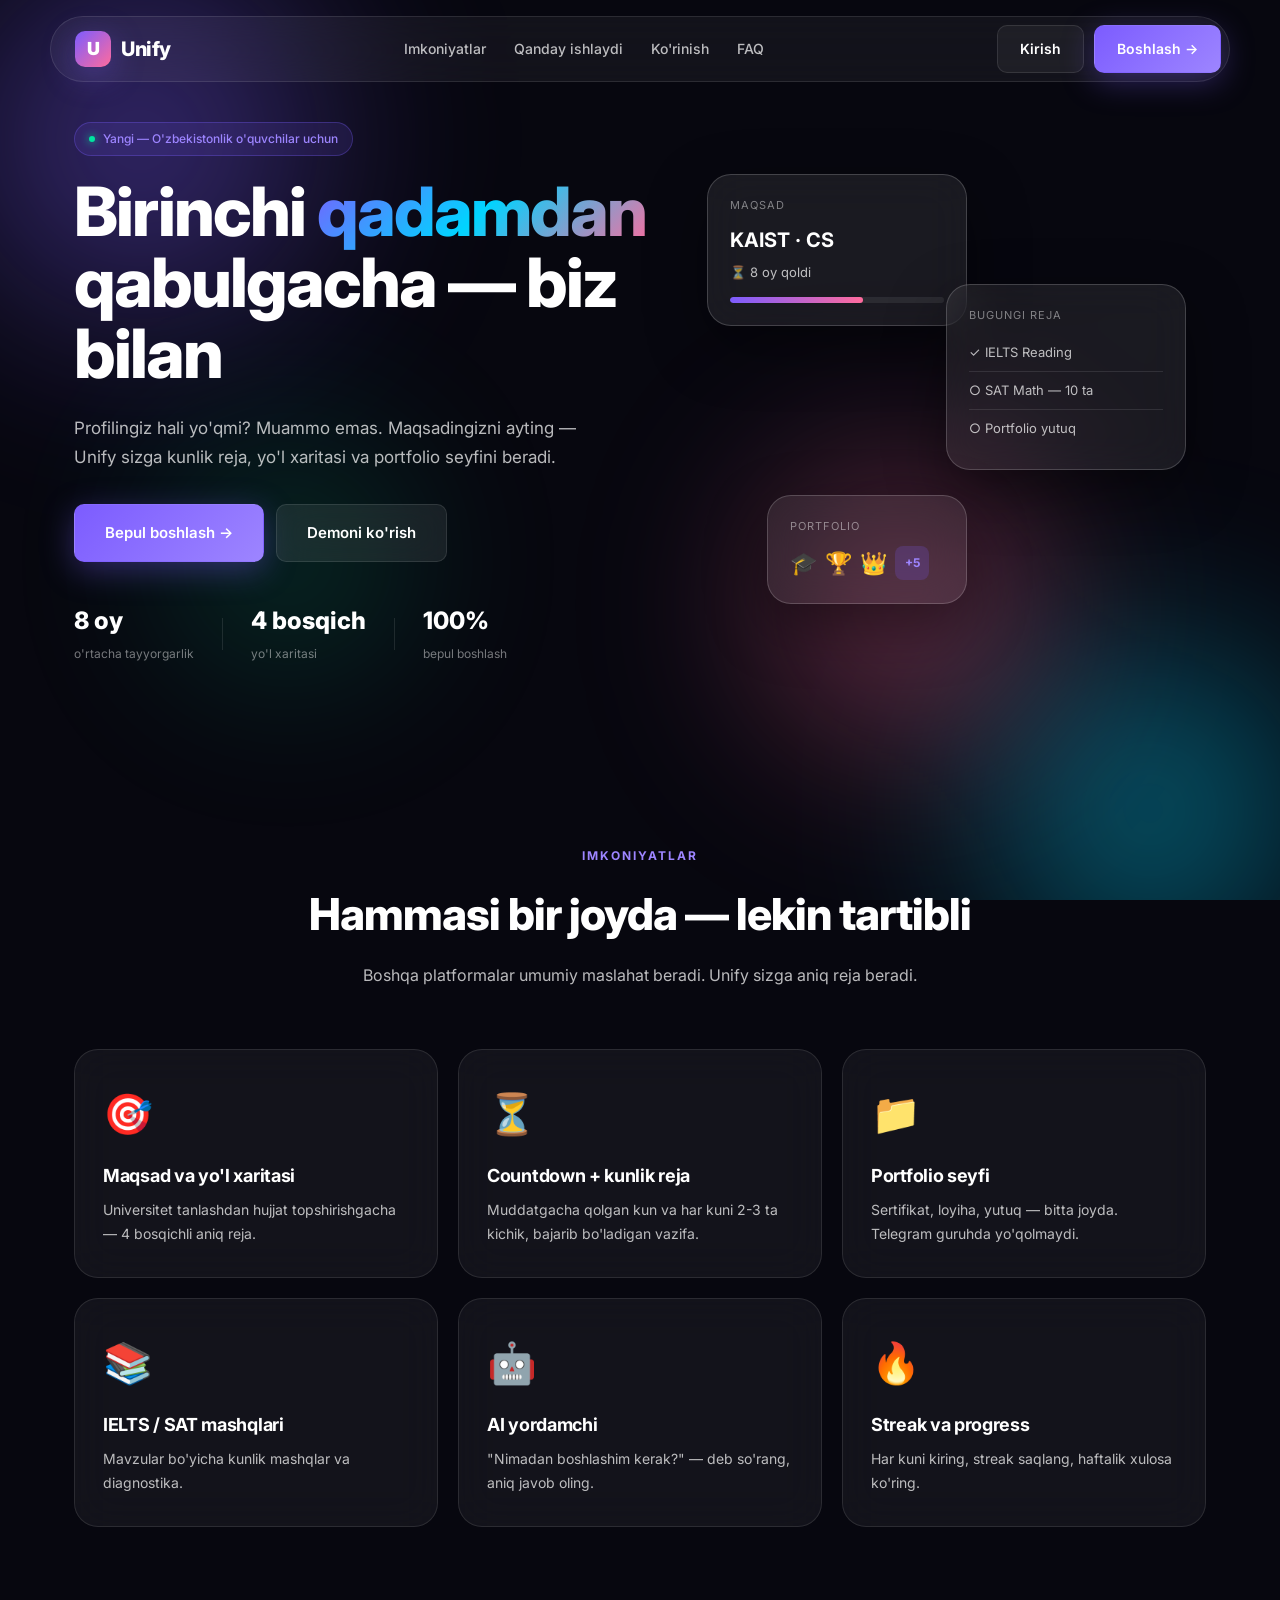
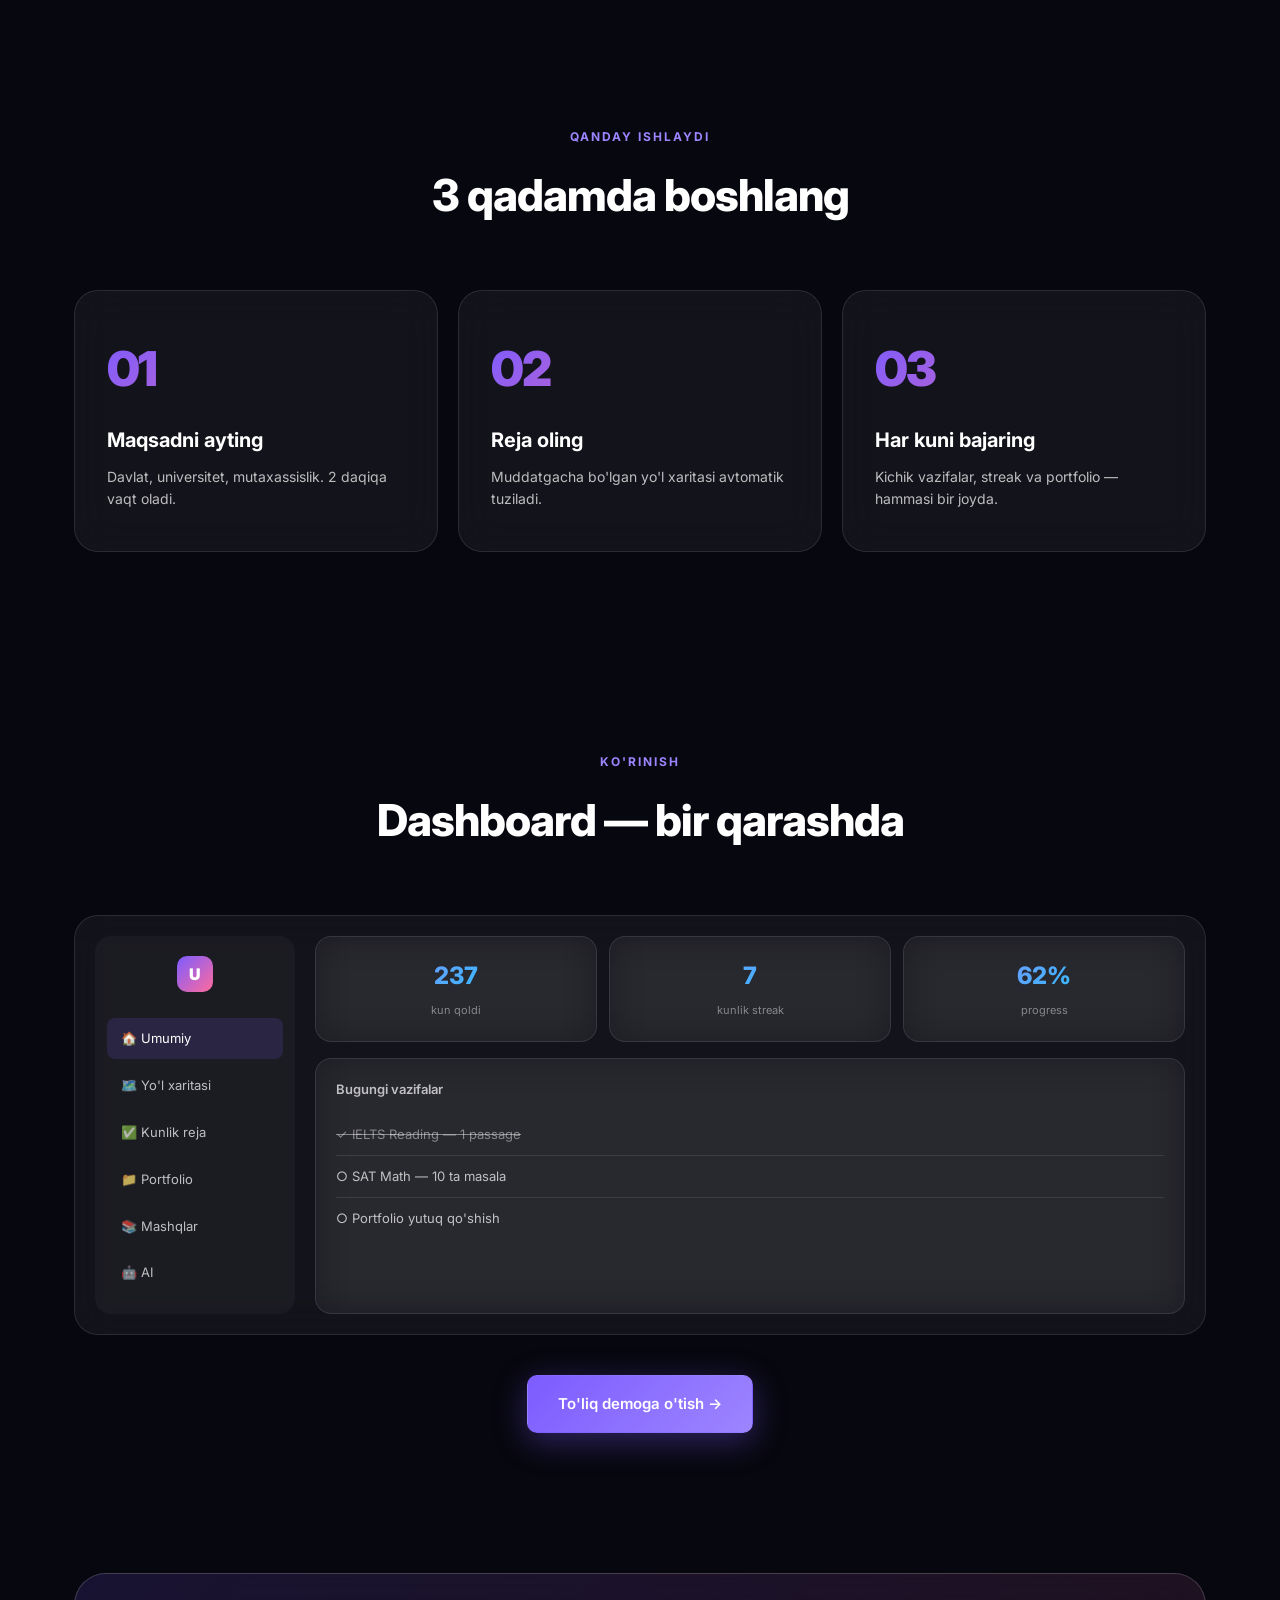
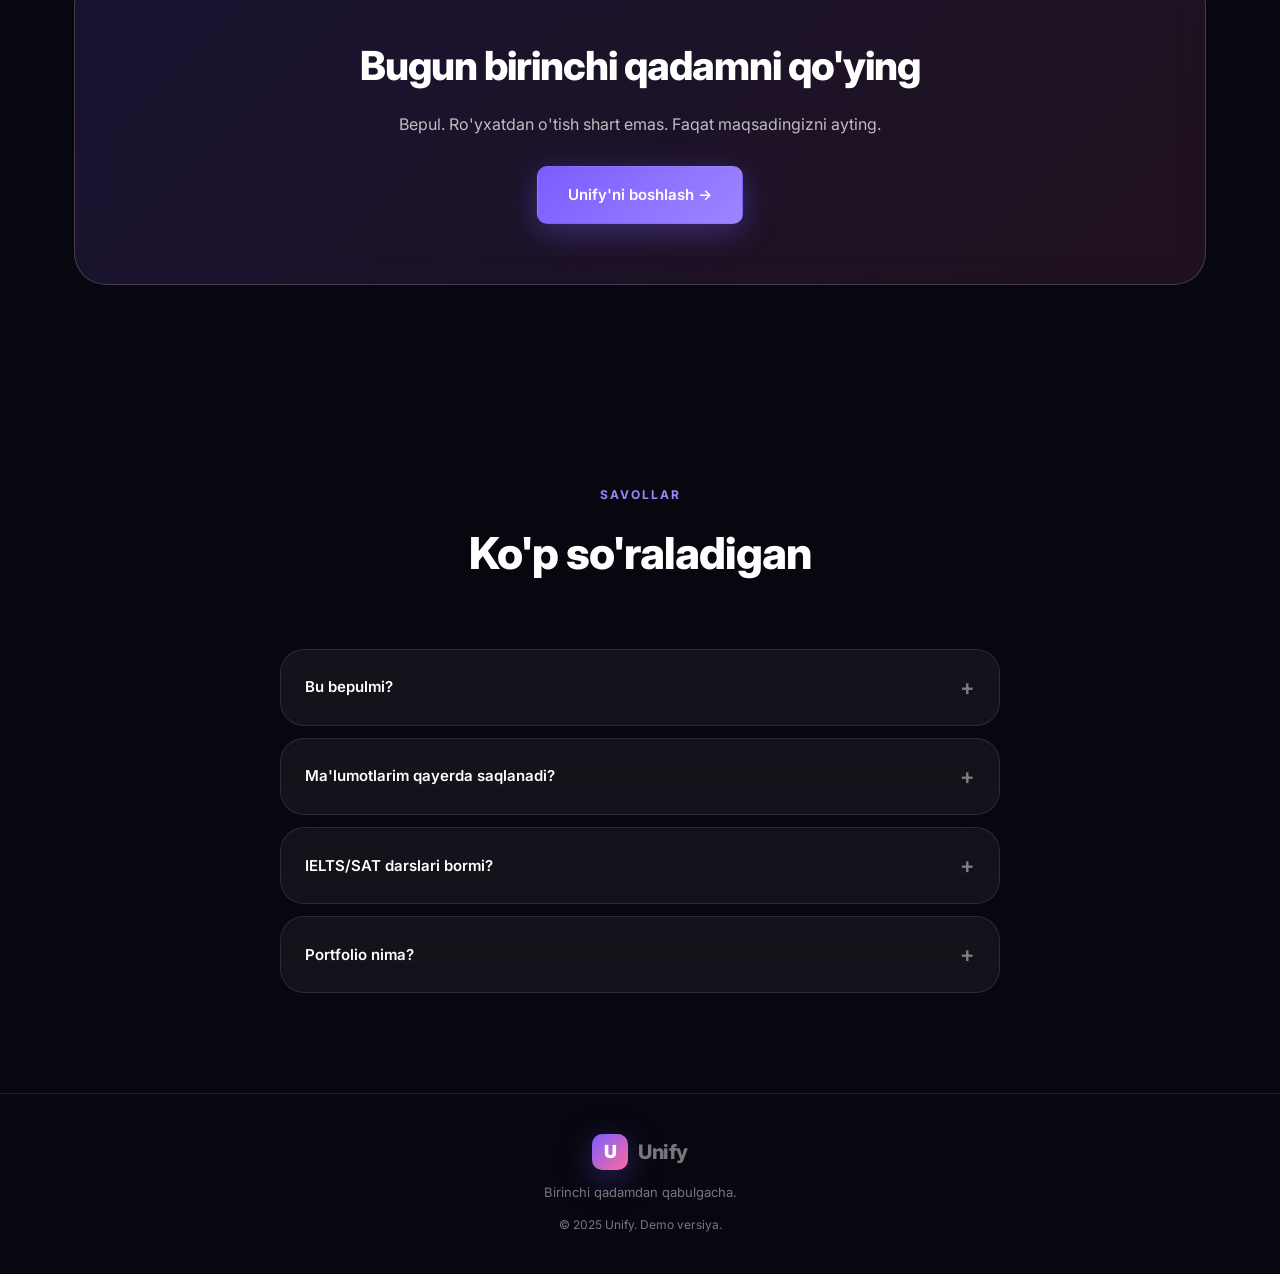
==== index.html @ 4c308e15 "everything is workn" ====
<!DOCTYPE html>
<html lang="uz">
<head>
  <meta charset="UTF-8" />
  <meta name="viewport" content="width=device-width, initial-scale=1.0" />
  <title>Unify — Birinchi qadamdan qabulgacha</title>
  <link rel="preconnect" href="https://fonts.googleapis.com" />
  <link rel="preconnect" href="https://fonts.gstatic.com" crossorigin />
  <link href="https://fonts.googleapis.com/css2?family=Inter:wght@300;400;500;600;700;800;900&display=swap" rel="stylesheet" />
  <link rel="stylesheet" href="css/global.css" />
  <link rel="stylesheet" href="css/landing.css" />
</head>
<body>
  <div class="bg-blobs">
    <div class="blob blob-1"></div>
    <div class="blob blob-2"></div>
    <div class="blob blob-3"></div>
    <div class="blob blob-4"></div>
  </div>

  <nav class="navbar glass">
    <div class="nav-inner">
      <a href="index.html" class="logo">
        <span class="logo-mark">U</span>
        <span class="logo-text">Unify</span>
      </a>
      <div class="nav-links">
        <a href="#features">Imkoniyatlar</a>
        <a href="#how">Qanday ishlaydi</a>
        <a href="#preview">Ko'rinish</a>
        <a href="#faq">FAQ</a>
      </div>
      <div class="nav-actions">
        <a href="dashboard.html" class="btn btn-ghost">Kirish</a>
        <a href="onboarding.html" class="btn btn-primary">Boshlash →</a>
      </div>
    </div>
  </nav>

  <section class="hero">
    <div class="hero-inner">
      <div class="badge-pill">
        <span class="dot"></span>
        Yangi — O'zbekistonlik o'quvchilar uchun
      </div>
      <h1 class="hero-title">
        Birinchi <span class="gradient-text">qadamdan</span><br />
        qabulgacha — biz bilan
      </h1>
      <p class="hero-sub">
        Profilingiz hali yo'qmi? Muammo emas. Maqsadingizni ayting — Unify sizga
        kunlik reja, yo'l xaritasi va portfolio seyfini beradi.
      </p>
      <div class="hero-cta">
        <a href="onboarding.html" class="btn btn-primary btn-lg">Bepul boshlash →</a>
        <a href="dashboard.html" class="btn btn-glass btn-lg">Demoni ko'rish</a>
      </div>
      <div class="hero-stats">
        <div><strong>8 oy</strong><span>o'rtacha tayyorgarlik</span></div>
        <div class="divider"></div>
        <div><strong>4 bosqich</strong><span>yo'l xaritasi</span></div>
        <div class="divider"></div>
        <div><strong>100%</strong><span>bepul boshlash</span></div>
      </div>
    </div>

    <div class="hero-visual">
      <div class="mock-card glass mock-card-1">
        <div class="mock-label">Maqsad</div>
        <div class="mock-title">KAIST · CS</div>
        <div class="mock-meta">⏳ 8 oy qoldi</div>
        <div class="mock-bar"><div style="width:62%"></div></div>
      </div>
      <div class="mock-card glass mock-card-2">
        <div class="mock-label">Bugungi reja</div>
        <div class="mock-task">✓ IELTS Reading</div>
        <div class="mock-task">○ SAT Math — 10 ta</div>
        <div class="mock-task">○ Portfolio yutuq</div>
      </div>
      <div class="mock-card glass mock-card-3">
        <div class="mock-label">Portfolio</div>
        <div class="mock-portfolio">
          <span>🎓</span><span>🏆</span><span>👑</span><span>+5</span>
        </div>
      </div>
    </div>
  </section>

  <section id="features" class="section">
    <div class="section-head">
      <span class="eyebrow">IMKONIYATLAR</span>
      <h2>Hammasi bir joyda — lekin tartibli</h2>
      <p>Boshqa platformalar umumiy maslahat beradi. Unify sizga aniq reja beradi.</p>
    </div>

    <div class="features-grid">
      <div class="feature-card glass">
        <div class="feature-icon">🎯</div>
        <h3>Maqsad va yo'l xaritasi</h3>
        <p>Universitet tanlashdan hujjat topshirishgacha — 4 bosqichli aniq reja.</p>
      </div>
      <div class="feature-card glass">
        <div class="feature-icon">⏳</div>
        <h3>Countdown + kunlik reja</h3>
        <p>Muddatgacha qolgan kun va har kuni 2-3 ta kichik, bajarib bo'ladigan vazifa.</p>
      </div>
      <div class="feature-card glass">
        <div class="feature-icon">📁</div>
        <h3>Portfolio seyfi</h3>
        <p>Sertifikat, loyiha, yutuq — bitta joyda. Telegram guruhda yo'qolmaydi.</p>
      </div>
      <div class="feature-card glass">
        <div class="feature-icon">📚</div>
        <h3>IELTS / SAT mashqlari</h3>
        <p>Mavzular bo'yicha kunlik mashqlar va diagnostika.</p>
      </div>
      <div class="feature-card glass">
        <div class="feature-icon">🤖</div>
        <h3>AI yordamchi</h3>
        <p>"Nimadan boshlashim kerak?" — deb so'rang, aniq javob oling.</p>
      </div>
      <div class="feature-card glass">
        <div class="feature-icon">🔥</div>
        <h3>Streak va progress</h3>
        <p>Har kuni kiring, streak saqlang, haftalik xulosa ko'ring.</p>
      </div>
    </div>
  </section>

  <section id="how" class="section">
    <div class="section-head">
      <span class="eyebrow">QANDAY ISHLAYDI</span>
      <h2>3 qadamda boshlang</h2>
    </div>
    <div class="steps">
      <div class="step glass">
        <div class="step-num">01</div>
        <h3>Maqsadni ayting</h3>
        <p>Davlat, universitet, mutaxassislik. 2 daqiqa vaqt oladi.</p>
      </div>
      <div class="step glass">
        <div class="step-num">02</div>
        <h3>Reja oling</h3>
        <p>Muddatgacha bo'lgan yo'l xaritasi avtomatik tuziladi.</p>
      </div>
      <div class="step glass">
        <div class="step-num">03</div>
        <h3>Har kuni bajaring</h3>
        <p>Kichik vazifalar, streak va portfolio — hammasi bir joyda.</p>
      </div>
    </div>
  </section>

  <section id="preview" class="section">
    <div class="section-head">
      <span class="eyebrow">KO'RINISH</span>
      <h2>Dashboard — bir qarashda</h2>
    </div>
    <div class="preview glass">
      <div class="preview-side">
        <div class="preview-logo">U</div>
        <div class="preview-nav-item active">🏠 Umumiy</div>
        <div class="preview-nav-item">🗺️ Yo'l xaritasi</div>
        <div class="preview-nav-item">✅ Kunlik reja</div>
        <div class="preview-nav-item">📁 Portfolio</div>
        <div class="preview-nav-item">📚 Mashqlar</div>
        <div class="preview-nav-item">🤖 AI</div>
      </div>
      <div class="preview-main">
        <div class="preview-row">
          <div class="preview-stat glass"><strong>237</strong><span>kun qoldi</span></div>
          <div class="preview-stat glass"><strong>7</strong><span>kunlik streak</span></div>
          <div class="preview-stat glass"><strong>62%</strong><span>progress</span></div>
        </div>
        <div class="preview-block glass">
          <div class="preview-block-title">Bugungi vazifalar</div>
          <div class="preview-task done">✓ IELTS Reading — 1 passage</div>
          <div class="preview-task">○ SAT Math — 10 ta masala</div>
          <div class="preview-task">○ Portfolio yutuq qo'shish</div>
        </div>
      </div>
    </div>
    <div class="preview-cta">
      <a href="dashboard.html" class="btn btn-primary btn-lg">To'liq demoga o'tish →</a>
    </div>
  </section>

  <section class="cta-section">
    <div class="cta-card glass">
      <h2>Bugun birinchi qadamni qo'ying</h2>
      <p>Bepul. Ro'yxatdan o'tish shart emas. Faqat maqsadingizni ayting.</p>
      <a href="onboarding.html" class="btn btn-primary btn-lg">Unify'ni boshlash →</a>
    </div>
  </section>

  <section id="faq" class="section">
    <div class="section-head">
      <span class="eyebrow">SAVOLLAR</span>
      <h2>Ko'p so'raladigan</h2>
    </div>
    <div class="faq-list">
      <details class="faq-item glass">
        <summary>Bu bepulmi?</summary>
        <p>Ha, demo bepul. Keyinchalik premium reja bo'ladi — lekin asosiy funksiyalar bepul qoladi.</p>
      </details>
      <details class="faq-item glass">
        <summary>Ma'lumotlarim qayerda saqlanadi?</summary>
        <p>Hozircha faqat brauzeringizda (localStorage). Hech kimga yuborilmaydi.</p>
      </details>
      <details class="faq-item glass">
        <summary>IELTS/SAT darslari bormi?</summary>
        <p>Hozircha mavzular bo'yicha mashqlar va yo'naltiruvchi havolalar. To'liq darslar keyingi versiyada.</p>
      </details>
      <details class="faq-item glass">
        <summary>Portfolio nima?</summary>
        <p>Sertifikat, loyiha, volontyorlik, yutuqlaringiz — bitta joyda. Universitetga ariza topshirganda kerak bo'ladi.</p>
      </details>
    </div>
  </section>

  <footer class="footer">
    <div class="footer-inner">
      <div class="logo">
        <span class="logo-mark">U</span>
        <span class="logo-text">Unify</span>
      </div>
      <p>Birinchi qadamdan qabulgacha.</p>
      <p class="copy">© 2025 Unify. Demo versiya.</p>
    </div>
  </footer>
</body>
</html>
---- css/global.css ----
/* ============================================================
   Unify — GLOBAL
   Variables, reset, background, glass, buttons, forms
   ============================================================ */

:root {
  --bg: #07070f;
  --bg-2: #0e0e1c;
  --glass: rgba(255, 255, 255, 0.05);
  --glass-strong: rgba(255, 255, 255, 0.08);
  --glass-hover: rgba(255, 255, 255, 0.1);
  --border: rgba(255, 255, 255, 0.1);
  --border-strong: rgba(255, 255, 255, 0.18);
  --primary: #7c5cff;
  --primary-2: #9d85ff;
  --secondary: #00d4ff;
  --accent: #ff6b9d;
  --success: #00e5a0;
  --warning: #ffb84d;
  --danger: #ff5470;
  --text: #ffffff;
  --text-2: rgba(255, 255, 255, 0.72);
  --text-3: rgba(255, 255, 255, 0.45);
  --r-sm: 10px;
  --r: 16px;
  --r-lg: 24px;
  --r-xl: 32px;
  --shadow: 0 8px 32px rgba(0, 0, 0, 0.3);
  --glow: 0 8px 32px rgba(124, 92, 255, 0.35);
  --t: all 0.3s cubic-bezier(0.4, 0, 0.2, 1);
}

* { margin: 0; padding: 0; box-sizing: border-box; }

html, body { height: 100%; }

body {
  font-family: 'Inter', -apple-system, BlinkMacSystemFont, sans-serif;
  background: var(--bg);
  color: var(--text);
  min-height: 100vh;
  line-height: 1.6;
  overflow-x: hidden;
  -webkit-font-smoothing: antialiased;
}

a { color: inherit; text-decoration: none; }
button { font-family: inherit; cursor: pointer; border: none; background: none; color: inherit; }
input, select, textarea { font-family: inherit; }
img { max-width: 100%; display: block; }

/* Scrollbar */
::-webkit-scrollbar { width: 8px; height: 8px; }
::-webkit-scrollbar-track { background: transparent; }
::-webkit-scrollbar-thumb { background: rgba(255,255,255,0.1); border-radius: 4px; }
::-webkit-scrollbar-thumb:hover { background: rgba(255,255,255,0.2); }

/* Background blobs */
.bg-blobs {
  position: fixed;
  inset: 0;
  z-index: -1;
  overflow: hidden;
  pointer-events: none;
}
.blob {
  position: absolute;
  border-radius: 50%;
  filter: blur(90px);
  opacity: 0.55;
  animation: float 22s infinite ease-in-out;
}
.blob-1 {
  width: 520px; height: 520px;
  background: radial-gradient(circle, #7c5cff, transparent 70%);
  top: -120px; left: -120px;
}
.blob-2 {
  width: 460px; height: 460px;
  background: radial-gradient(circle, #00d4ff, transparent 70%);
  bottom: -140px; right: -100px;
  animation-delay: -6s;
}
.blob-3 {
  width: 400px; height: 400px;
  background: radial-gradient(circle, #ff6b9d, transparent 70%);
  top: 45%; left: 55%;
  animation-delay: -12s;
}
.blob-4 {
  width: 320px; height: 320px;
  background: radial-gradient(circle, #00e5a0, transparent 70%);
  bottom: 20%; left: 10%;
  animation-delay: -18s;
  opacity: 0.3;
}
@keyframes float {
  0%, 100% { transform: translate(0, 0) scale(1); }
  33% { transform: translate(60px, -60px) scale(1.1); }
  66% { transform: translate(-40px, 40px) scale(0.9); }
}

/* Glass utility */
.glass {
  background: var(--glass);
  backdrop-filter: blur(20px);
  -webkit-backdrop-filter: blur(20px);
  border: 1px solid var(--border);
  border-radius: var(--r-lg);
}

/* Buttons */
.btn {
  display: inline-flex;
  align-items: center;
  justify-content: center;
  gap: 8px;
  padding: 12px 22px;
  border-radius: var(--r-sm);
  font-weight: 600;
  font-size: 14px;
  transition: var(--t);
  border: 1px solid transparent;
  white-space: nowrap;
}
.btn-sm { padding: 8px 14px; font-size: 13px; }
.btn-lg { padding: 16px 30px; font-size: 15px; }

.btn-primary {
  background: linear-gradient(135deg, var(--primary) 0%, var(--primary-2) 100%);
  color: #fff;
  box-shadow: var(--glow);
}
.btn-primary:hover {
  transform: translateY(-2px);
  box-shadow: 0 12px 40px rgba(124, 92, 255, 0.5);
}

.btn-ghost {
  background: rgba(255,255,255,0.05);
  color: var(--text);
  border: 1px solid var(--border);
}
.btn-ghost:hover {
  background: rgba(255,255,255,0.1);
  border-color: var(--border-strong);
}

.btn-glass {
  background: rgba(255,255,255,0.08);
  color: var(--text);
  border: 1px solid var(--border);
  backdrop-filter: blur(20px);
}
.btn-glass:hover {
  background: rgba(255,255,255,0.14);
}

.btn-danger {
  background: rgba(255, 84, 112, 0.15);
  color: var(--danger);
  border: 1px solid rgba(255, 84, 112, 0.3);
}
.btn-danger:hover {
  background: rgba(255, 84, 112, 0.25);
}

/* Fields */
.field {
  display: block;
  margin-bottom: 16px;
}
.field-label {
  display: block;
  font-size: 13px;
  font-weight: 500;
  color: var(--text-2);
  margin-bottom: 8px;
}
input[type="text"],
input[type="number"],
input[type="date"],
input[type="email"],
select,
textarea {
  width: 100%;
  padding: 12px 16px;
  background: rgba(255,255,255,0.05);
  border: 1px solid var(--border);
  border-radius: var(--r-sm);
  color: var(--text);
  font-size: 14px;
  transition: var(--t);
  outline: none;
}
input:focus, select:focus, textarea:focus {
  border-color: var(--primary);
  background: rgba(255,255,255,0.08);
  box-shadow: 0 0 0 3px rgba(124, 92, 255, 0.15);
}
input::placeholder, textarea::placeholder {
  color: var(--text-3);
}
select option { background: #1a1a2e; color: #fff; }
textarea { resize: vertical; }

/* Pills / badges */
.badge-pill {
  display: inline-flex;
  align-items: center;
  gap: 8px;
  padding: 6px 14px;
  background: rgba(124, 92, 255, 0.12);
  border: 1px solid rgba(124, 92, 255, 0.3);
  border-radius: 100px;
  font-size: 12px;
  font-weight: 500;
  color: var(--primary-2);
}
.badge-pill .dot {
  width: 6px; height: 6px;
  background: var(--success);
  border-radius: 50%;
  box-shadow: 0 0 8px var(--success);
}

.badge {
  display: inline-flex;
  padding: 4px 10px;
  background: rgba(255,255,255,0.08);
  border-radius: 100px;
  font-size: 11px;
  font-weight: 600;
  color: var(--text-2);
}

/* Gradient text */
.gradient-text {
  background: linear-gradient(135deg, #7c5cff 0%, #00d4ff 50%, #ff6b9d 100%);
  -webkit-background-clip: text;
  background-clip: text;
  -webkit-text-fill-color: transparent;
}

/* Toast */
.toast {
  position: fixed;
  bottom: 30px;
  left: 50%;
  transform: translateX(-50%) translateY(100px);
  background: rgba(20, 20, 35, 0.95);
  backdrop-filter: blur(20px);
  border: 1px solid var(--border-strong);
  color: #fff;
  padding: 14px 24px;
  border-radius: var(--r-sm);
  font-size: 14px;
  font-weight: 500;
  z-index: 9999;
  opacity: 0;
  transition: var(--t);
  box-shadow: var(--shadow);
}
.toast.show {
  opacity: 1;
  transform: translateX(-50%) translateY(0);
}
.toast.success { border-color: rgba(0, 229, 160, 0.4); }
.toast.error { border-color: rgba(255, 84, 112, 0.4); }

/* Modal */
.modal-backdrop {
  position: fixed;
  inset: 0;
  background: rgba(0, 0, 0, 0.6);
  backdrop-filter: blur(8px);
  display: flex;
  align-items: center;
  justify-content: center;
  z-index: 1000;
  opacity: 0;
  pointer-events: none;
  transition: var(--t);
  padding: 20px;
}
.modal-backdrop.open {
  opacity: 1;
  pointer-events: auto;
}
.modal {
  width: 100%;
  max-width: 480px;
  padding: 32px;
  background: rgba(20, 20, 35, 0.95);
  border: 1px solid var(--border-strong);
  transform: scale(0.95);
  transition: var(--t);
}
.modal-backdrop.open .modal { transform: scale(1); }
.modal h3 {
  font-size: 20px;
  margin-bottom: 20px;
}
.modal-actions {
  display: flex;
  gap: 10px;
  justify-content: flex-end;
  margin-top: 8px;
}

/* Logo */
.logo {
  display: flex;
  align-items: center;
  gap: 10px;
  font-weight: 800;
  font-size: 20px;
  letter-spacing: -0.5px;
}
.logo-mark {
  width: 36px; height: 36px;
  display: grid;
  place-items: center;
  background: linear-gradient(135deg, var(--primary) 0%, var(--accent) 100%);
  border-radius: 10px;
  font-size: 18px;
  font-weight: 900;
  color: #fff;
  box-shadow: var(--glow);
}

/* Responsive helper */
@media (max-width: 640px) {
  .btn-lg { padding: 14px 22px; font-size: 14px; }
}
---- css/landing.css ----
/* ============================================================
   Unify — LANDING
   Navbar, hero, features, steps, preview, CTA, FAQ, footer
   ============================================================ */

/* Navbar */
.navbar {
  position: sticky;
  top: 16px;
  z-index: 100;
  margin: 16px auto;
  max-width: 1180px;
  width: calc(100% - 32px);
  border-radius: 100px;
  padding: 8px 8px 8px 24px;
}
.nav-inner {
  display: flex;
  align-items: center;
  justify-content: space-between;
  gap: 24px;
}
.nav-links {
  display: flex;
  gap: 28px;
}
.nav-links a {
  font-size: 14px;
  color: var(--text-2);
  font-weight: 500;
  transition: var(--t);
}
.nav-links a:hover { color: var(--text); }
.nav-actions {
  display: flex;
  gap: 10px;
}
@media (max-width: 900px) {
  .nav-links { display: none; }
}
@media (max-width: 600px) {
  .nav-actions .btn-ghost { display: none; }
  .navbar { padding: 8px 8px 8px 16px; }
}

/* Hero */
.hero {
  max-width: 1180px;
  margin: 40px auto 80px;
  padding: 0 24px;
  display: grid;
  grid-template-columns: 1.15fr 1fr;
  gap: 60px;
  align-items: center;
}
@media (max-width: 960px) {
  .hero { grid-template-columns: 1fr; gap: 40px; }
}
.hero-inner { max-width: 600px; }
.hero-title {
  font-size: clamp(38px, 5.5vw, 68px);
  font-weight: 800;
  line-height: 1.05;
  letter-spacing: -2px;
  margin: 20px 0 24px;
}
.hero-sub {
  font-size: 17px;
  color: var(--text-2);
  margin-bottom: 32px;
  max-width: 520px;
  line-height: 1.7;
}
.hero-cta {
  display: flex;
  gap: 12px;
  flex-wrap: wrap;
  margin-bottom: 40px;
}
.hero-stats {
  display: flex;
  align-items: center;
  gap: 28px;
  color: var(--text-2);
}
.hero-stats strong {
  display: block;
  font-size: 24px;
  color: var(--text);
  font-weight: 800;
}
.hero-stats span {
  font-size: 12px;
  color: var(--text-3);
}
.hero-stats .divider {
  width: 1px;
  height: 32px;
  background: var(--border);
}

/* Hero visual (floating cards) */
.hero-visual {
  position: relative;
  height: 480px;
}
.mock-card {
  position: absolute;
  padding: 22px;
  background: var(--glass-strong);
  border: 1px solid var(--border-strong);
  box-shadow: 0 20px 60px rgba(0,0,0,0.4);
  animation: floatCard 6s infinite ease-in-out;
}
.mock-card-1 {
  top: 20px; left: 0;
  width: 260px;
}
.mock-card-2 {
  top: 130px; right: 20px;
  width: 240px;
  animation-delay: -2s;
}
.mock-card-3 {
  bottom: 30px; left: 60px;
  width: 200px;
  animation-delay: -4s;
}
@keyframes floatCard {
  0%, 100% { transform: translateY(0); }
  50% { transform: translateY(-12px); }
}
.mock-label {
  font-size: 11px;
  color: var(--text-3);
  text-transform: uppercase;
  letter-spacing: 1px;
  margin-bottom: 10px;
}
.mock-title {
  font-size: 20px;
  font-weight: 700;
  margin-bottom: 6px;
}
.mock-meta {
  font-size: 13px;
  color: var(--text-2);
  margin-bottom: 14px;
}
.mock-bar {
  height: 6px;
  background: rgba(255,255,255,0.08);
  border-radius: 100px;
  overflow: hidden;
}
.mock-bar div {
  height: 100%;
  background: linear-gradient(90deg, var(--primary), var(--accent));
  border-radius: 100px;
}
.mock-task {
  font-size: 13px;
  color: var(--text-2);
  padding: 8px 0;
  border-bottom: 1px solid var(--border);
}
.mock-task:last-child { border-bottom: none; }
.mock-portfolio {
  display: flex;
  gap: 8px;
  font-size: 22px;
}
.mock-portfolio span:last-child {
  display: grid;
  place-items: center;
  width: 34px; height: 34px;
  background: rgba(124,92,255,0.2);
  border-radius: 8px;
  font-size: 12px;
  color: var(--primary-2);
  font-weight: 700;
}

/* Sections */
.section {
  max-width: 1180px;
  margin: 0 auto;
  padding: 100px 24px;
}
.section-head {
  text-align: center;
  margin-bottom: 60px;
}
.eyebrow {
  font-size: 12px;
  letter-spacing: 2px;
  font-weight: 700;
  color: var(--primary-2);
  margin-bottom: 14px;
  display: block;
}
.section-head h2 {
  font-size: clamp(28px, 3.5vw, 44px);
  font-weight: 800;
  letter-spacing: -1px;
  margin-bottom: 14px;
}
.section-head p {
  color: var(--text-2);
  font-size: 16px;
  max-width: 600px;
  margin: 0 auto;
}

/* Features grid */
.features-grid {
  display: grid;
  grid-template-columns: repeat(3, 1fr);
  gap: 20px;
}
@media (max-width: 900px) {
  .features-grid { grid-template-columns: repeat(2, 1fr); }
}
@media (max-width: 600px) {
  .features-grid { grid-template-columns: 1fr; }
}
.feature-card {
  padding: 32px 28px;
  transition: var(--t);
  position: relative;
  overflow: hidden;
}
.feature-card::before {
  content: '';
  position: absolute;
  inset: 0;
  background: linear-gradient(135deg, rgba(124,92,255,0.08), transparent 60%);
  opacity: 0;
  transition: var(--t);
  pointer-events: none;
}
.feature-card:hover {
  transform: translateY(-4px);
  border-color: var(--border-strong);
}
.feature-card:hover::before { opacity: 1; }
.feature-icon {
  font-size: 40px;
  margin-bottom: 16px;
}
.feature-card h3 {
  font-size: 18px;
  font-weight: 700;
  margin-bottom: 8px;
  letter-spacing: -0.3px;
}
.feature-card p {
  color: var(--text-2);
  font-size: 14px;
  line-height: 1.65;
}

/* Steps */
.steps {
  display: grid;
  grid-template-columns: repeat(3, 1fr);
  gap: 20px;
}
@media (max-width: 800px) {
  .steps { grid-template-columns: 1fr; }
}
.step {
  padding: 40px 32px;
  position: relative;
}
.step-num {
  font-size: 48px;
  font-weight: 900;
  background: linear-gradient(135deg, var(--primary), var(--accent));
  -webkit-background-clip: text;
  background-clip: text;
  -webkit-text-fill-color: transparent;
  margin-bottom: 16px;
  letter-spacing: -2px;
}
.step h3 {
  font-size: 20px;
  font-weight: 700;
  margin-bottom: 10px;
}
.step p {
  color: var(--text-2);
  font-size: 14px;
}

/* Preview */
.preview {
  display: grid;
  grid-template-columns: 200px 1fr;
  min-height: 420px;
  overflow: hidden;
  padding: 20px;
  gap: 20px;
}
@media (max-width: 800px) {
  .preview { grid-template-columns: 1fr; }
  .preview-side { display: none; }
}
.preview-side {
  background: rgba(255,255,255,0.03);
  border-radius: var(--r);
  padding: 20px 12px;
  display: flex;
  flex-direction: column;
  gap: 6px;
}
.preview-logo {
  width: 36px; height: 36px;
  background: linear-gradient(135deg, var(--primary), var(--accent));
  border-radius: 10px;
  display: grid;
  place-items: center;
  font-weight: 900;
  margin: 0 auto 20px;
}
.preview-nav-item {
  padding: 10px 14px;
  border-radius: 8px;
  font-size: 13px;
  color: var(--text-2);
}
.preview-nav-item.active {
  background: rgba(124,92,255,0.15);
  color: var(--text);
}
.preview-main {
  display: flex;
  flex-direction: column;
  gap: 16px;
}
.preview-row {
  display: grid;
  grid-template-columns: repeat(3, 1fr);
  gap: 12px;
}
.preview-stat {
  padding: 20px;
  background: rgba(255,255,255,0.04);
  border: 1px solid var(--border);
  border-radius: var(--r);
  text-align: center;
}
.preview-stat strong {
  display: block;
  font-size: 24px;
  font-weight: 800;
  background: linear-gradient(135deg, var(--primary-2), var(--secondary));
  -webkit-background-clip: text;
  background-clip: text;
  -webkit-text-fill-color: transparent;
}
.preview-stat span {
  font-size: 11px;
  color: var(--text-3);
}
.preview-block {
  padding: 20px;
  background: rgba(255,255,255,0.04);
  border: 1px solid var(--border);
  border-radius: var(--r);
  flex: 1;
}
.preview-block-title {
  font-size: 13px;
  font-weight: 600;
  color: var(--text-2);
  margin-bottom: 14px;
}
.preview-task {
  padding: 10px 0;
  font-size: 13px;
  color: var(--text-2);
  border-bottom: 1px solid var(--border);
}
.preview-task:last-child { border-bottom: none; }
.preview-task.done {
  color: var(--text-3);
  text-decoration: line-through;
}
.preview-cta {
  text-align: center;
  margin-top: 40px;
}

/* CTA */
.cta-section {
  max-width: 1180px;
  margin: 0 auto;
  padding: 40px 24px 100px;
}
.cta-card {
  padding: 60px 40px;
  text-align: center;
  background: linear-gradient(135deg, rgba(124,92,255,0.15), rgba(255,107,157,0.1));
  border: 1px solid var(--border-strong);
  border-radius: var(--r-xl);
}
.cta-card h2 {
  font-size: clamp(26px, 3.5vw, 40px);
  font-weight: 800;
  letter-spacing: -1px;
  margin-bottom: 14px;
}
.cta-card p {
  color: var(--text-2);
  margin-bottom: 28px;
  font-size: 16px;
}

/* FAQ */
.faq-list {
  max-width: 720px;
  margin: 0 auto;
  display: flex;
  flex-direction: column;
  gap: 12px;
}
.faq-item {
  padding: 20px 24px;
  cursor: pointer;
}
.faq-item summary {
  font-weight: 600;
  font-size: 15px;
  list-style: none;
  display: flex;
  justify-content: space-between;
  align-items: center;
}
.faq-item summary::-webkit-details-marker { display: none; }
.faq-item summary::after {
  content: '+';
  font-size: 22px;
  color: var(--text-3);
  transition: var(--t);
}
.faq-item[open] summary::after { transform: rotate(45deg); }
.faq-item p {
  margin-top: 14px;
  color: var(--text-2);
  font-size: 14px;
  line-height: 1.7;
}

/* Footer */
.footer {
  border-top: 1px solid var(--border);
  padding: 40px 24px;
}
.footer-inner {
  max-width: 1180px;
  margin: 0 auto;
  text-align: center;
  display: flex;
  flex-direction: column;
  align-items: center;
  gap: 12px;
  color: var(--text-3);
  font-size: 13px;
}
.copy { font-size: 12px; color: var(--text-3); }
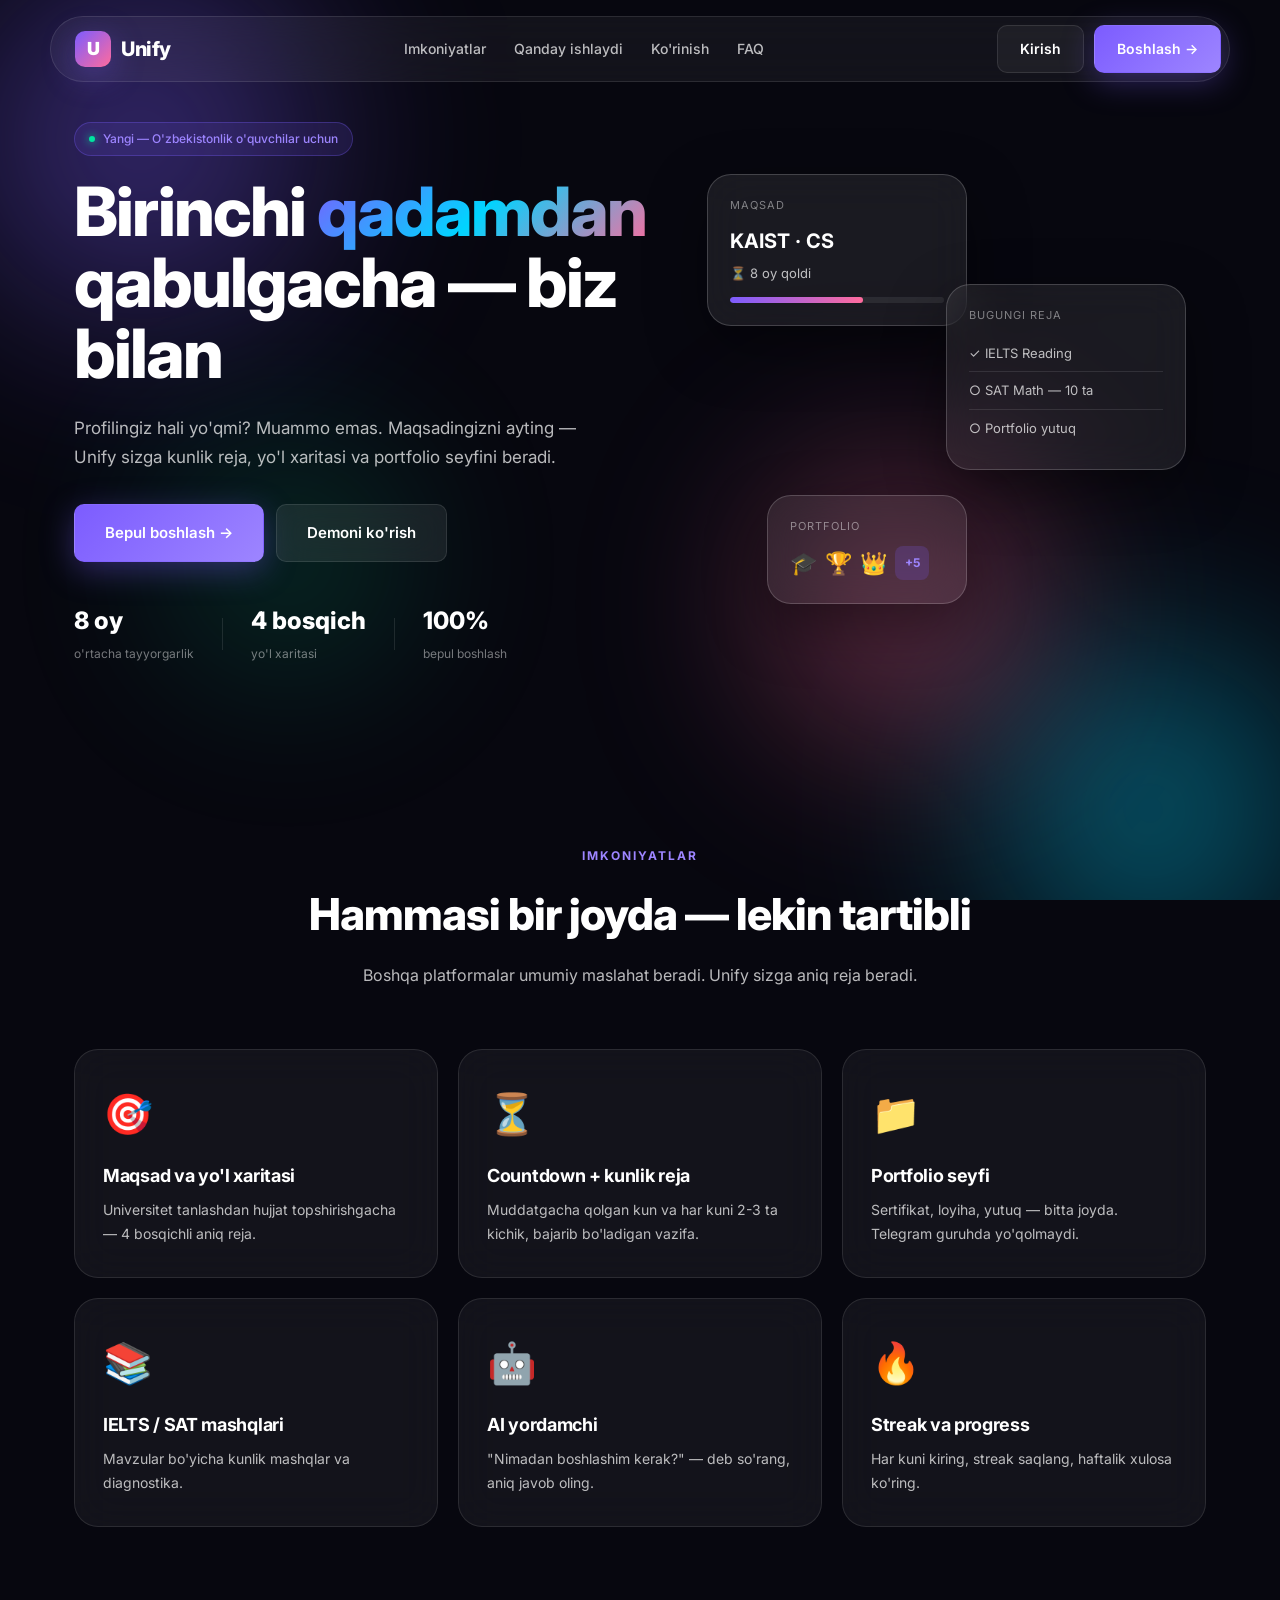
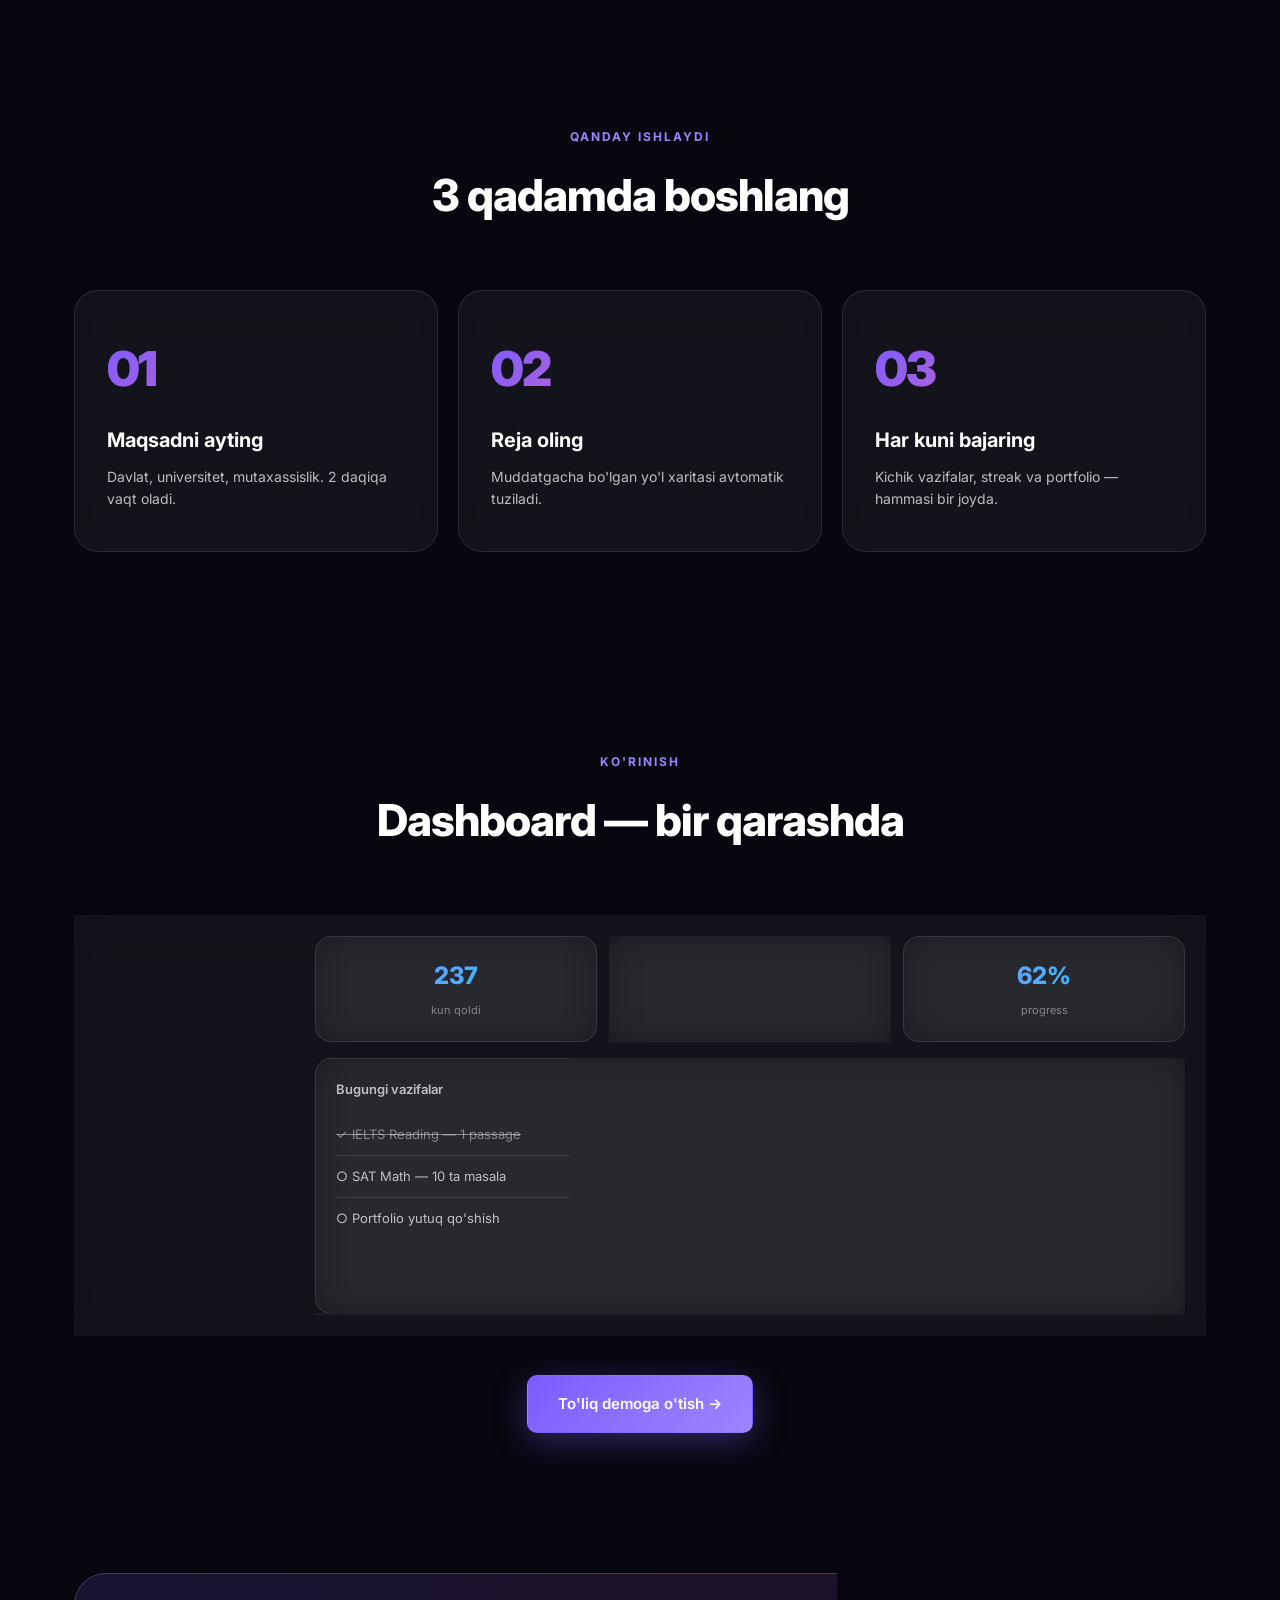
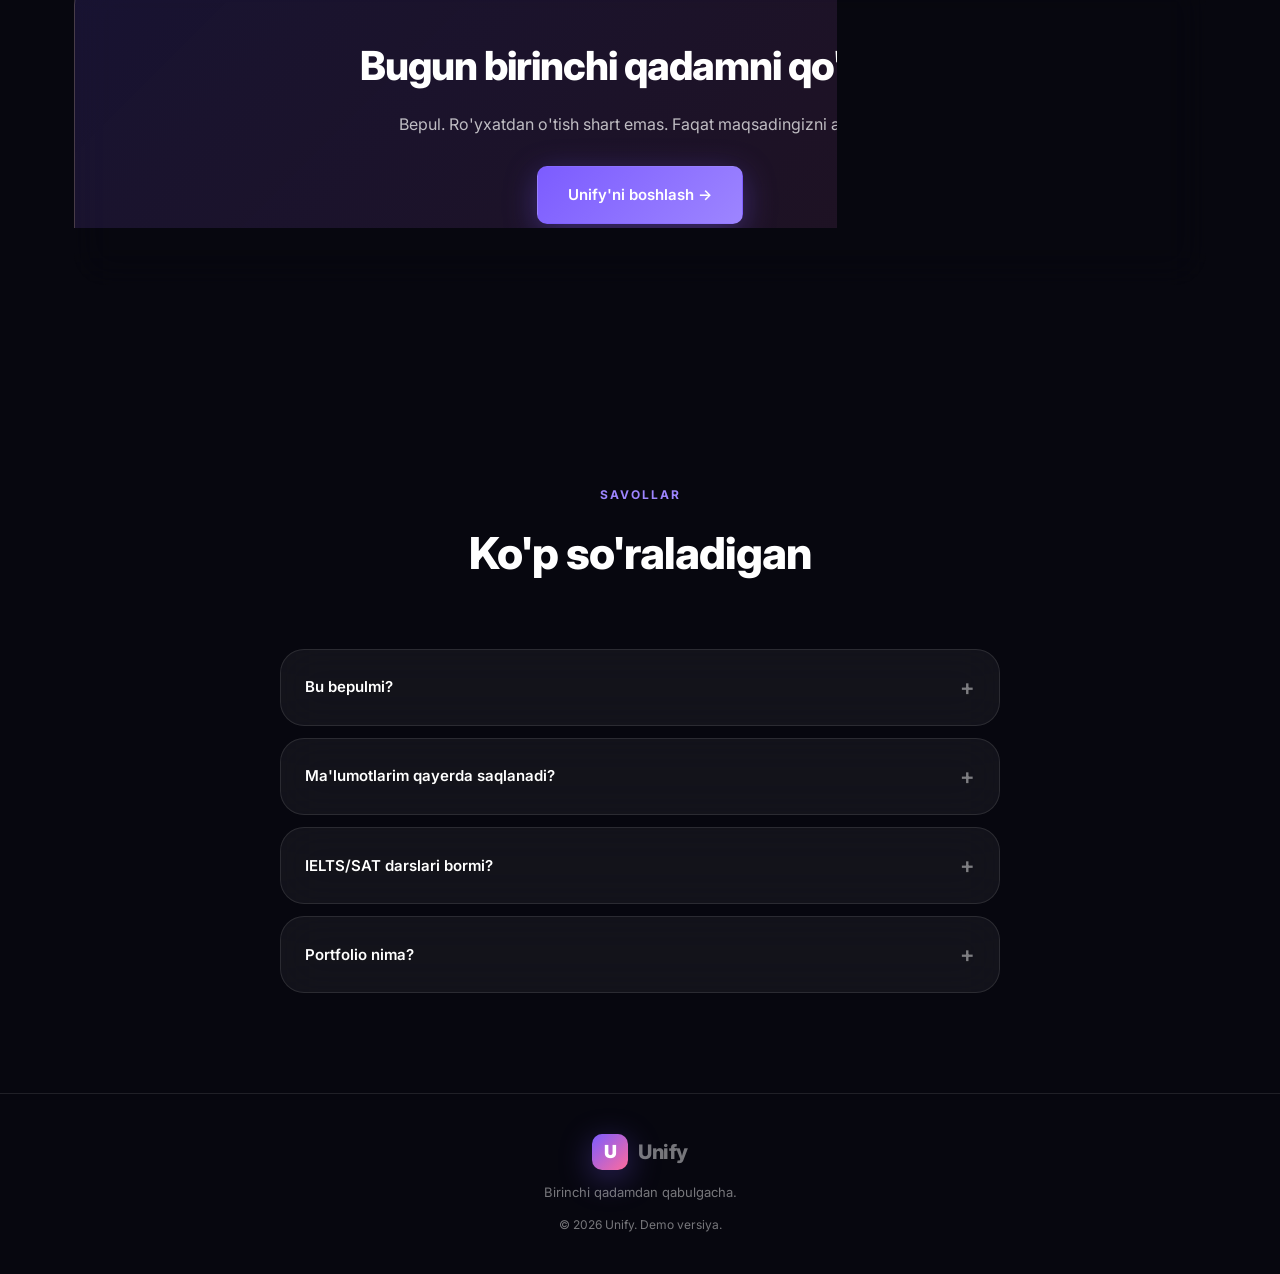
==== commit 2a10a9e9: "2025 is fixed to 2026" ====
--- a/index.html
+++ b/index.html
@@ -225,7 +225,7 @@
         <span class="logo-text">Unify</span>
       </div>
       <p>Birinchi qadamdan qabulgacha.</p>
-      <p class="copy">© 2025 Unify. Demo versiya.</p>
+      <p class="copy">© 2026 Unify. Demo versiya.</p>
     </div>
   </footer>
 </body>
